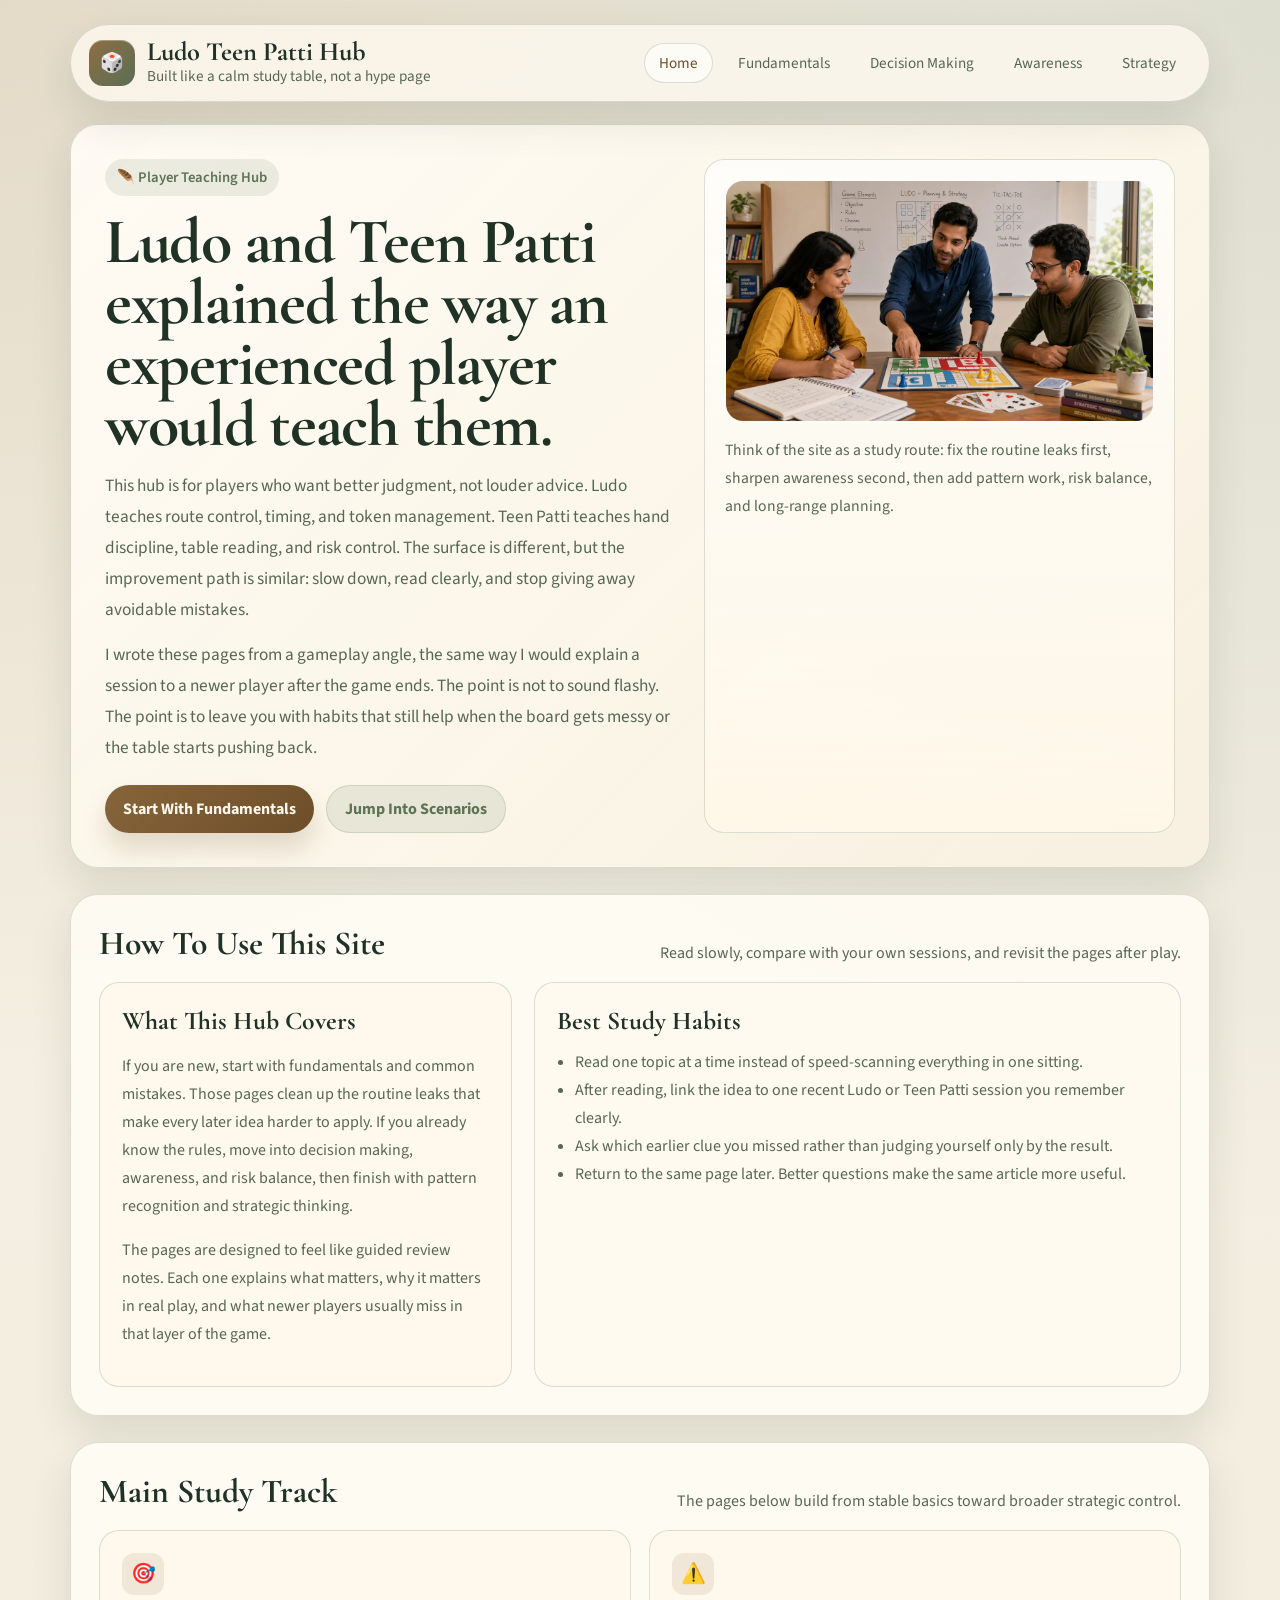
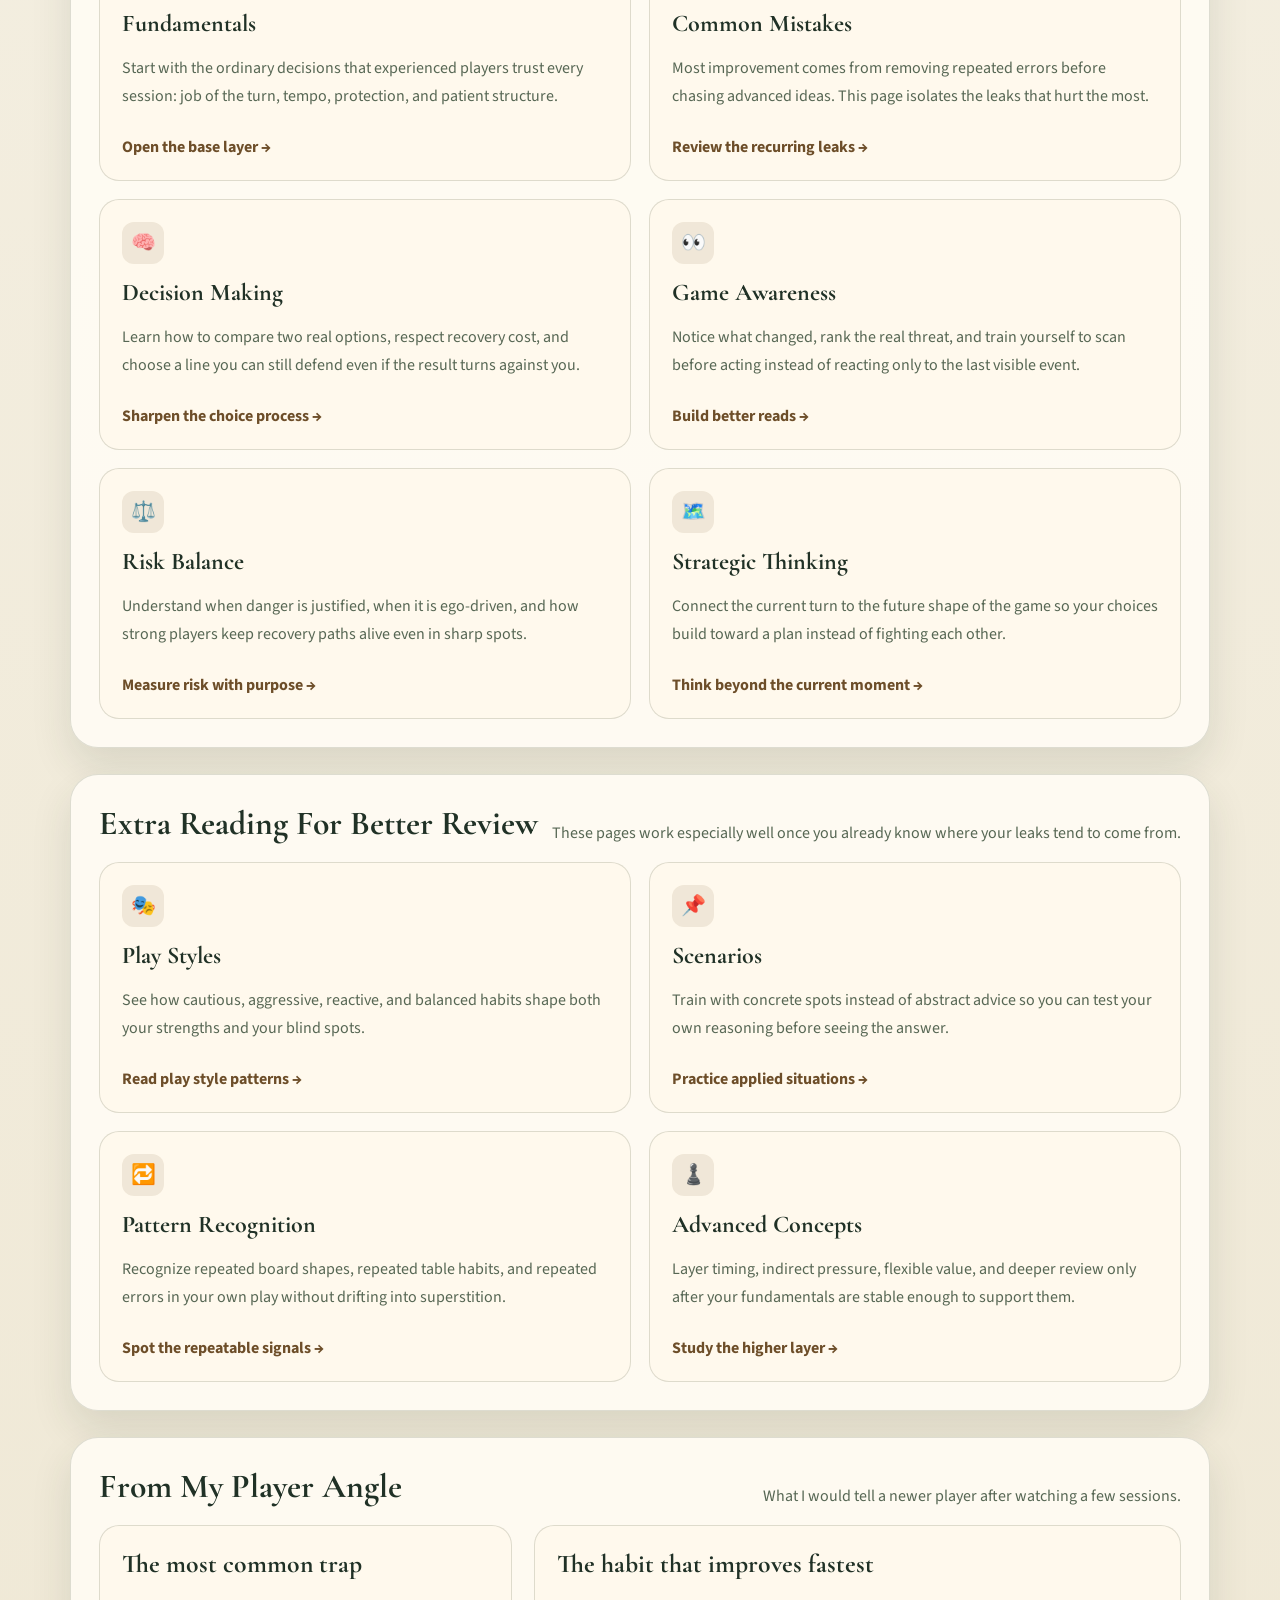
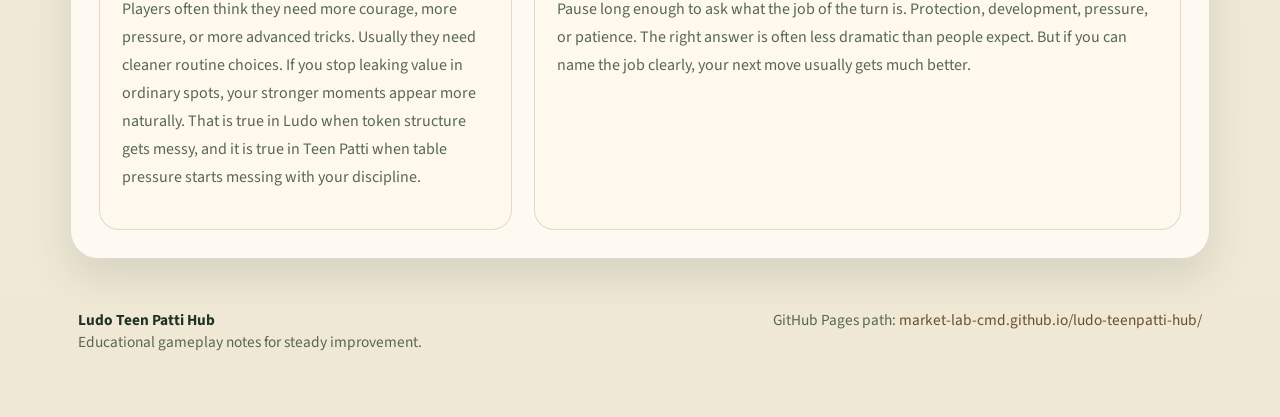
==== index.html @ 5389d196 "feat: 替换PNG图片为WEBP格式并更新相关引用 refactor: 重构HTML页面结构并添加导航高亮功能  docs: 更新sitemap.xml包含所有页面链接  新增多个HTML页面内容" ====
<!DOCTYPE html>
<html lang="en">
<head>
  <meta charset="UTF-8">
  <meta name="viewport" content="width=device-width, initial-scale=1.0">
  <title>Ludo Teen Patti Hub | Practical Gameplay Lessons From a Player's Perspective</title>
  <meta name="description" content="A teaching-first gameplay hub for Ludo and Teen Patti players who want calmer decisions, better awareness, and stronger long-term strategy.">
  <link rel="stylesheet" href="./assets/css/index.css">
</head>
<body>
  <div class="site-shell">
    <header class="site-topbar">
      <div class="brand">
        <div class="brand-mark">🎲</div>
        <div class="brand-copy">
          <strong>Ludo Teen Patti Hub</strong>
          <span>Built like a calm study table, not a hype page</span>
        </div>
      </div>
      <nav class="topbar-links" aria-label="Primary">
        <a href="./index.html" data-page="index.html">Home</a>
        <a href="./fundamentals.html" data-page="fundamentals.html">Fundamentals</a>
        <a href="./decision-making.html" data-page="decision-making.html">Decision Making</a>
        <a href="./game-awareness.html" data-page="game-awareness.html">Awareness</a>
        <a href="./strategic-thinking.html" data-page="strategic-thinking.html">Strategy</a>
      </nav>
    </header>

    <main>
      <section class="hero-panel">
        <div>
          <div class="eyebrow">🪶 Player Teaching Hub</div>
          <h1>Ludo and Teen Patti explained the way an experienced player would teach them.</h1>
          <p>
            This hub is for players who want better judgment, not louder advice. Ludo teaches route control,
            timing, and token management. Teen Patti teaches hand discipline, table reading, and risk control.
            The surface is different, but the improvement path is similar: slow down, read clearly, and stop
            giving away avoidable mistakes.
          </p>
          <p>
            I wrote these pages from a gameplay angle, the same way I would explain a session to a newer player
            after the game ends. The point is not to sound flashy. The point is to leave you with habits that
            still help when the board gets messy or the table starts pushing back.
          </p>
          <div class="hero-actions">
            <a class="button-link primary" href="./fundamentals.html">Start With Fundamentals</a>
            <a class="button-link secondary" href="./scenarios.html">Jump Into Scenarios</a>
          </div>
        </div>
        <aside class="hero-card">
          <img src="./assets/images/overview.webp" alt="Ludo Teen Patti Hub overview illustration with a calm study desk and strategy notes">
          <p>
            Think of the site as a study route: fix the routine leaks first, sharpen awareness second, then
            add pattern work, risk balance, and long-range planning.
          </p>
        </aside>
      </section>

      <section class="section-block">
        <div class="section-heading">
          <h2>How To Use This Site</h2>
          <p>Read slowly, compare with your own sessions, and revisit the pages after play.</p>
        </div>
        <div class="split-layout">
          <article class="summary-card">
            <h3>What This Hub Covers</h3>
            <p>
              If you are new, start with fundamentals and common mistakes. Those pages clean up the routine
              leaks that make every later idea harder to apply. If you already know the rules, move into
              decision making, awareness, and risk balance, then finish with pattern recognition and strategic
              thinking.
            </p>
            <p>
              The pages are designed to feel like guided review notes. Each one explains what matters, why it
              matters in real play, and what newer players usually miss in that layer of the game.
            </p>
          </article>
          <article class="bullet-card">
            <h3>Best Study Habits</h3>
            <ul>
              <li>Read one topic at a time instead of speed-scanning everything in one sitting.</li>
              <li>After reading, link the idea to one recent Ludo or Teen Patti session you remember clearly.</li>
              <li>Ask which earlier clue you missed rather than judging yourself only by the result.</li>
              <li>Return to the same page later. Better questions make the same article more useful.</li>
            </ul>
          </article>
        </div>
      </section>

      <section class="section-block">
        <div class="section-heading">
          <h2>Main Study Track</h2>
          <p>The pages below build from stable basics toward broader strategic control.</p>
        </div>
        <div class="topic-grid">
          <a class="topic-card" href="./fundamentals.html">
            <span class="icon">🎯</span>
            <h3>Fundamentals</h3>
            <p>Start with the ordinary decisions that experienced players trust every session: job of the turn, tempo, protection, and patient structure.</p>
            <strong>Open the base layer →</strong>
          </a>
          <a class="topic-card" href="./common-mistakes.html">
            <span class="icon">⚠️</span>
            <h3>Common Mistakes</h3>
            <p>Most improvement comes from removing repeated errors before chasing advanced ideas. This page isolates the leaks that hurt the most.</p>
            <strong>Review the recurring leaks →</strong>
          </a>
          <a class="topic-card" href="./decision-making.html">
            <span class="icon">🧠</span>
            <h3>Decision Making</h3>
            <p>Learn how to compare two real options, respect recovery cost, and choose a line you can still defend even if the result turns against you.</p>
            <strong>Sharpen the choice process →</strong>
          </a>
          <a class="topic-card" href="./game-awareness.html">
            <span class="icon">👀</span>
            <h3>Game Awareness</h3>
            <p>Notice what changed, rank the real threat, and train yourself to scan before acting instead of reacting only to the last visible event.</p>
            <strong>Build better reads →</strong>
          </a>
          <a class="topic-card" href="./risk-balance.html">
            <span class="icon">⚖️</span>
            <h3>Risk Balance</h3>
            <p>Understand when danger is justified, when it is ego-driven, and how strong players keep recovery paths alive even in sharp spots.</p>
            <strong>Measure risk with purpose →</strong>
          </a>
          <a class="topic-card" href="./strategic-thinking.html">
            <span class="icon">🗺️</span>
            <h3>Strategic Thinking</h3>
            <p>Connect the current turn to the future shape of the game so your choices build toward a plan instead of fighting each other.</p>
            <strong>Think beyond the current moment →</strong>
          </a>
        </div>
      </section>

      <section class="section-block">
        <div class="section-heading">
          <h2>Extra Reading For Better Review</h2>
          <p>These pages work especially well once you already know where your leaks tend to come from.</p>
        </div>
        <div class="reading-grid">
          <a class="reading-card" href="./play-styles.html">
            <span class="icon">🎭</span>
            <h3>Play Styles</h3>
            <p>See how cautious, aggressive, reactive, and balanced habits shape both your strengths and your blind spots.</p>
            <strong>Read play style patterns →</strong>
          </a>
          <a class="reading-card" href="./scenarios.html">
            <span class="icon">📌</span>
            <h3>Scenarios</h3>
            <p>Train with concrete spots instead of abstract advice so you can test your own reasoning before seeing the answer.</p>
            <strong>Practice applied situations →</strong>
          </a>
          <a class="reading-card" href="./pattern-recognition.html">
            <span class="icon">🔁</span>
            <h3>Pattern Recognition</h3>
            <p>Recognize repeated board shapes, repeated table habits, and repeated errors in your own play without drifting into superstition.</p>
            <strong>Spot the repeatable signals →</strong>
          </a>
          <a class="reading-card" href="./advanced-concepts.html">
            <span class="icon">♟️</span>
            <h3>Advanced Concepts</h3>
            <p>Layer timing, indirect pressure, flexible value, and deeper review only after your fundamentals are stable enough to support them.</p>
            <strong>Study the higher layer →</strong>
          </a>
        </div>
      </section>

      <section class="section-block">
        <div class="section-heading">
          <h2>From My Player Angle</h2>
          <p>What I would tell a newer player after watching a few sessions.</p>
        </div>
        <div class="split-layout">
          <article class="summary-card">
            <h3>The most common trap</h3>
            <p>
              Players often think they need more courage, more pressure, or more advanced tricks. Usually they
              need cleaner routine choices. If you stop leaking value in ordinary spots, your stronger moments
              appear more naturally. That is true in Ludo when token structure gets messy, and it is true in
              Teen Patti when table pressure starts messing with your discipline.
            </p>
          </article>
          <article class="summary-card">
            <h3>The habit that improves fastest</h3>
            <p>
              Pause long enough to ask what the job of the turn is. Protection, development, pressure, or
              patience. The right answer is often less dramatic than people expect. But if you can name the job
              clearly, your next move usually gets much better.
            </p>
          </article>
        </div>
      </section>
    </main>

    <footer class="site-footer">
      <div><strong>Ludo Teen Patti Hub</strong><br>Educational gameplay notes for steady improvement.</div>
      <div>GitHub Pages path: <a href="https://market-lab-cmd.github.io/ludo-teenpatti-hub/">market-lab-cmd.github.io/ludo-teenpatti-hub/</a></div>
    </footer>
  </div>
  <script src="./assets/js/index.js"></script>
</body>
</html>
---- assets/css/index.css ----
@import url("https://fonts.googleapis.com/css2?family=Cormorant+Garamond:wght@500;600;700&family=Source+Sans+3:wght@400;500;600;700&display=swap");

:root {
  --bg: #f3efe3;
  --bg-soft: #fbf8ef;
  --paper: rgba(255, 252, 244, 0.9);
  --card: rgba(255, 249, 236, 0.92);
  --line: rgba(73, 87, 64, 0.18);
  --line-strong: rgba(73, 87, 64, 0.32);
  --text: #203126;
  --muted: #576754;
  --accent: #87653b;
  --accent-strong: #6d4e29;
  --green: #5d7355;
  --shadow: 0 18px 40px rgba(45, 57, 38, 0.12);
  --radius-lg: 28px;
  --radius-md: 20px;
  --radius-sm: 14px;
  --content-width: 1140px;
}

* {
  box-sizing: border-box;
}

html {
  scroll-behavior: smooth;
}

body {
  margin: 0;
  font-family: "Source Sans 3", "Segoe UI", sans-serif;
  color: var(--text);
  background:
    radial-gradient(circle at top left, rgba(152, 121, 71, 0.2), transparent 28%),
    radial-gradient(circle at top right, rgba(93, 115, 85, 0.16), transparent 32%),
    linear-gradient(180deg, #f6f2e7 0%, #efe8d5 100%);
  min-height: 100vh;
}

body::before {
  content: "";
  position: fixed;
  inset: 0;
  background-image:
    linear-gradient(rgba(255, 255, 255, 0.08) 1px, transparent 1px),
    linear-gradient(90deg, rgba(255, 255, 255, 0.08) 1px, transparent 1px);
  background-size: 28px 28px;
  mask-image: linear-gradient(180deg, rgba(0, 0, 0, 0.38), transparent 90%);
  pointer-events: none;
}

a {
  color: var(--accent-strong);
  text-decoration: none;
}

a:hover {
  color: var(--green);
}

img {
  display: block;
  max-width: 100%;
}

.site-shell {
  position: relative;
  z-index: 1;
  width: min(calc(100% - 32px), var(--content-width));
  margin: 0 auto;
  padding: 24px 0 56px;
}

.site-topbar {
  display: flex;
  justify-content: space-between;
  align-items: center;
  gap: 16px;
  padding: 14px 18px;
  background: rgba(255, 250, 241, 0.76);
  border: 1px solid var(--line);
  border-radius: 999px;
  box-shadow: var(--shadow);
  backdrop-filter: blur(12px);
  position: sticky;
  top: 16px;
  z-index: 20;
}

.brand {
  display: flex;
  align-items: center;
  gap: 12px;
}

.brand-mark {
  width: 46px;
  height: 46px;
  border-radius: 14px;
  display: grid;
  place-items: center;
  font-size: 1.2rem;
  background: linear-gradient(135deg, #8f6d44, #596f53);
  color: #fffdf7;
  box-shadow: inset 0 1px 0 rgba(255, 255, 255, 0.3);
}

.brand-copy strong {
  display: block;
  font-family: "Cormorant Garamond", Georgia, serif;
  font-size: 1.65rem;
  line-height: 1;
}

.brand-copy span {
  color: var(--muted);
  font-size: 0.95rem;
}

.topbar-links {
  display: flex;
  flex-wrap: wrap;
  gap: 10px;
}

.topbar-links a {
  padding: 8px 14px;
  border-radius: 999px;
  border: 1px solid transparent;
  font-size: 0.95rem;
  color: var(--muted);
}

.topbar-links a:hover,
.topbar-links a.active {
  color: var(--accent-strong);
  border-color: var(--line);
  background: rgba(255, 255, 255, 0.55);
}

.hero-panel {
  margin-top: 22px;
  display: grid;
  grid-template-columns: 1.1fr 0.9fr;
  gap: 24px;
  padding: 34px;
  border-radius: var(--radius-lg);
  background:
    linear-gradient(135deg, rgba(255, 251, 243, 0.94), rgba(247, 240, 222, 0.9)),
    var(--paper);
  border: 1px solid var(--line);
  box-shadow: var(--shadow);
}

.eyebrow {
  display: inline-flex;
  align-items: center;
  gap: 8px;
  margin-bottom: 16px;
  padding: 8px 12px;
  border-radius: 999px;
  background: rgba(93, 115, 85, 0.12);
  color: var(--green);
  font-size: 0.92rem;
  font-weight: 600;
}

.hero-panel h1,
.page-title {
  margin: 0 0 14px;
  font-family: "Cormorant Garamond", Georgia, serif;
  font-size: clamp(2.8rem, 5vw, 4.8rem);
  line-height: 0.95;
  letter-spacing: -0.02em;
}

.hero-panel p,
.lede,
.body-copy p,
.article-content p {
  margin: 0 0 14px;
  color: var(--muted);
  font-size: 1.08rem;
  line-height: 1.8;
}

.hero-actions {
  display: flex;
  flex-wrap: wrap;
  gap: 12px;
  margin-top: 22px;
}

.button-link {
  display: inline-flex;
  align-items: center;
  gap: 8px;
  padding: 12px 18px;
  border-radius: 999px;
  font-weight: 700;
  transition: transform 0.18s ease, box-shadow 0.18s ease;
}

.button-link.primary {
  color: #fff8ee;
  background: linear-gradient(135deg, var(--accent), var(--accent-strong));
  box-shadow: 0 16px 24px rgba(109, 78, 41, 0.18);
}

.button-link.secondary {
  color: var(--green);
  background: rgba(93, 115, 85, 0.12);
  border: 1px solid rgba(93, 115, 85, 0.18);
}

.button-link:hover {
  transform: translateY(-1px);
}

.hero-card {
  padding: 20px;
  border-radius: var(--radius-md);
  background: linear-gradient(180deg, rgba(255, 255, 255, 0.7), rgba(255, 248, 233, 0.9));
  border: 1px solid var(--line);
}

.hero-card img,
.article-cover img {
  width: 100%;
  border-radius: 18px;
  aspect-ratio: 16 / 9;
  object-fit: cover;
  border: 1px solid rgba(255, 255, 255, 0.5);
}

.hero-card p {
  margin-top: 14px;
  font-size: 0.98rem;
}

.section-block {
  margin-top: 26px;
  padding: 28px;
  border-radius: var(--radius-lg);
  background: var(--paper);
  border: 1px solid var(--line);
  box-shadow: var(--shadow);
}

.section-heading {
  display: flex;
  justify-content: space-between;
  align-items: end;
  gap: 12px;
  margin-bottom: 18px;
}

.section-heading h2 {
  margin: 0;
  font-family: "Cormorant Garamond", Georgia, serif;
  font-size: 2.1rem;
}

.section-heading p {
  margin: 0;
  color: var(--muted);
}

.topic-grid,
.reading-grid,
.related-grid {
  display: grid;
  grid-template-columns: repeat(2, minmax(0, 1fr));
  gap: 18px;
}

.topic-card,
.reading-card,
.related-card,
.summary-card {
  display: block;
  padding: 22px;
  border-radius: var(--radius-md);
  background: var(--card);
  border: 1px solid var(--line);
  transition: transform 0.2s ease, border-color 0.2s ease, box-shadow 0.2s ease;
}

.topic-card:hover,
.reading-card:hover,
.related-card:hover {
  transform: translateY(-3px);
  border-color: var(--line-strong);
  box-shadow: 0 16px 24px rgba(45, 57, 38, 0.08);
}

.topic-card .icon,
.reading-card .icon,
.related-card .icon {
  display: inline-grid;
  place-items: center;
  width: 42px;
  height: 42px;
  margin-bottom: 14px;
  border-radius: 12px;
  background: rgba(135, 101, 59, 0.12);
  color: var(--accent);
  font-size: 1.25rem;
}

.topic-card h3,
.reading-card h3,
.related-card h3,
.article-content h2,
.article-content h3,
.article-content h4 {
  margin: 0 0 10px;
  color: var(--text);
}

.topic-card h3,
.reading-card h3,
.related-card h3,
.article-content h2,
.article-content h3,
.article-content h4 {
  font-family: "Cormorant Garamond", Georgia, serif;
}

.topic-card h3,
.reading-card h3,
.related-card h3 {
  font-size: 1.5rem;
}

.topic-card p,
.reading-card p,
.related-card p,
.summary-card p,
.bullet-card li,
.article-content li,
.keyword-list li {
  color: var(--muted);
  line-height: 1.75;
}

.topic-card strong,
.reading-card strong,
.related-card strong {
  display: inline-flex;
  align-items: center;
  gap: 8px;
  margin-top: 10px;
  color: var(--accent-strong);
}

.split-layout {
  display: grid;
  grid-template-columns: 0.78fr 1.22fr;
  gap: 22px;
}

.summary-card h3,
.bullet-card h3,
.article-content blockquote {
  font-family: "Cormorant Garamond", Georgia, serif;
}

.summary-card h3,
.bullet-card h3 {
  margin: 0 0 12px;
  font-size: 1.6rem;
}

.bullet-card {
  padding: 22px;
  border-radius: var(--radius-md);
  background: rgba(255, 250, 240, 0.88);
  border: 1px solid var(--line);
}

.bullet-card ul,
.article-content ul,
.keyword-list {
  margin: 0;
  padding-left: 18px;
}

.article-shell {
  margin-top: 22px;
  display: grid;
  grid-template-columns: minmax(0, 1fr);
  gap: 22px;
}

.article-header,
.article-content,
.article-sidecard {
  padding: 28px;
  border-radius: var(--radius-lg);
  background: var(--paper);
  border: 1px solid var(--line);
  box-shadow: var(--shadow);
}

.page-kicker {
  display: inline-flex;
  align-items: center;
  gap: 8px;
  margin-bottom: 12px;
  font-weight: 700;
  color: var(--accent);
  letter-spacing: 0.04em;
  text-transform: uppercase;
  font-size: 0.83rem;
}

.title-meta {
  display: flex;
  flex-wrap: wrap;
  gap: 10px;
  margin-top: 20px;
}

.title-meta span {
  padding: 8px 12px;
  border-radius: 999px;
  background: rgba(93, 115, 85, 0.12);
  color: var(--green);
  font-size: 0.92rem;
  font-weight: 600;
}

.article-layout {
  display: grid;
  grid-template-columns: minmax(0, 0.72fr) minmax(280px, 0.28fr);
  gap: 22px;
}

.article-cover {
  margin: 22px 0 0;
}

.article-content h2 {
  font-size: 2rem;
  margin-top: 24px;
}

.article-content h3 {
  font-size: 1.7rem;
  margin-top: 24px;
}

.article-content h4 {
  font-size: 1.35rem;
  margin-top: 22px;
}

.article-content hr {
  border: 0;
  height: 1px;
  background: linear-gradient(90deg, transparent, var(--line-strong), transparent);
  margin: 28px 0;
}

.article-content blockquote {
  margin: 20px 0;
  padding: 16px 18px;
  border-left: 4px solid rgba(135, 101, 59, 0.36);
  background: rgba(135, 101, 59, 0.08);
  border-radius: 0 16px 16px 0;
  color: var(--text);
  font-size: 1.2rem;
}

.article-sidecard h3 {
  margin: 0 0 14px;
  font-family: "Cormorant Garamond", Georgia, serif;
  font-size: 1.7rem;
}

.side-nav {
  display: grid;
  gap: 10px;
}

.side-nav a {
  padding: 12px 14px;
  border-radius: 14px;
  color: var(--muted);
  background: rgba(255, 255, 255, 0.5);
  border: 1px solid transparent;
}

.side-nav a:hover,
.side-nav a.active {
  border-color: var(--line);
  background: rgba(255, 255, 255, 0.82);
  color: var(--accent-strong);
}

.keyword-list {
  list-style: disc;
}

.site-footer {
  margin-top: 28px;
  display: flex;
  justify-content: space-between;
  gap: 16px;
  padding: 22px 8px 8px;
  color: var(--muted);
  font-size: 0.96rem;
}

.site-footer strong {
  color: var(--text);
}

@media (max-width: 980px) {
  .site-topbar,
  .hero-panel,
  .split-layout,
  .article-layout,
  .site-footer {
    grid-template-columns: 1fr;
    flex-direction: column;
  }

  .site-topbar {
    border-radius: 26px;
    align-items: stretch;
  }

  .hero-panel,
  .section-block,
  .article-header,
  .article-content,
  .article-sidecard {
    padding: 24px;
  }

  .topic-grid,
  .reading-grid,
  .related-grid {
    grid-template-columns: 1fr;
  }
}

@media (max-width: 640px) {
  .site-shell {
    width: min(calc(100% - 18px), var(--content-width));
    padding-top: 14px;
  }

  .hero-panel h1,
  .page-title {
    font-size: 2.45rem;
  }

  .brand-copy strong {
    font-size: 1.42rem;
  }

  .topbar-links {
    gap: 8px;
  }

  .topbar-links a,
  .button-link {
    width: 100%;
    justify-content: center;
  }
}
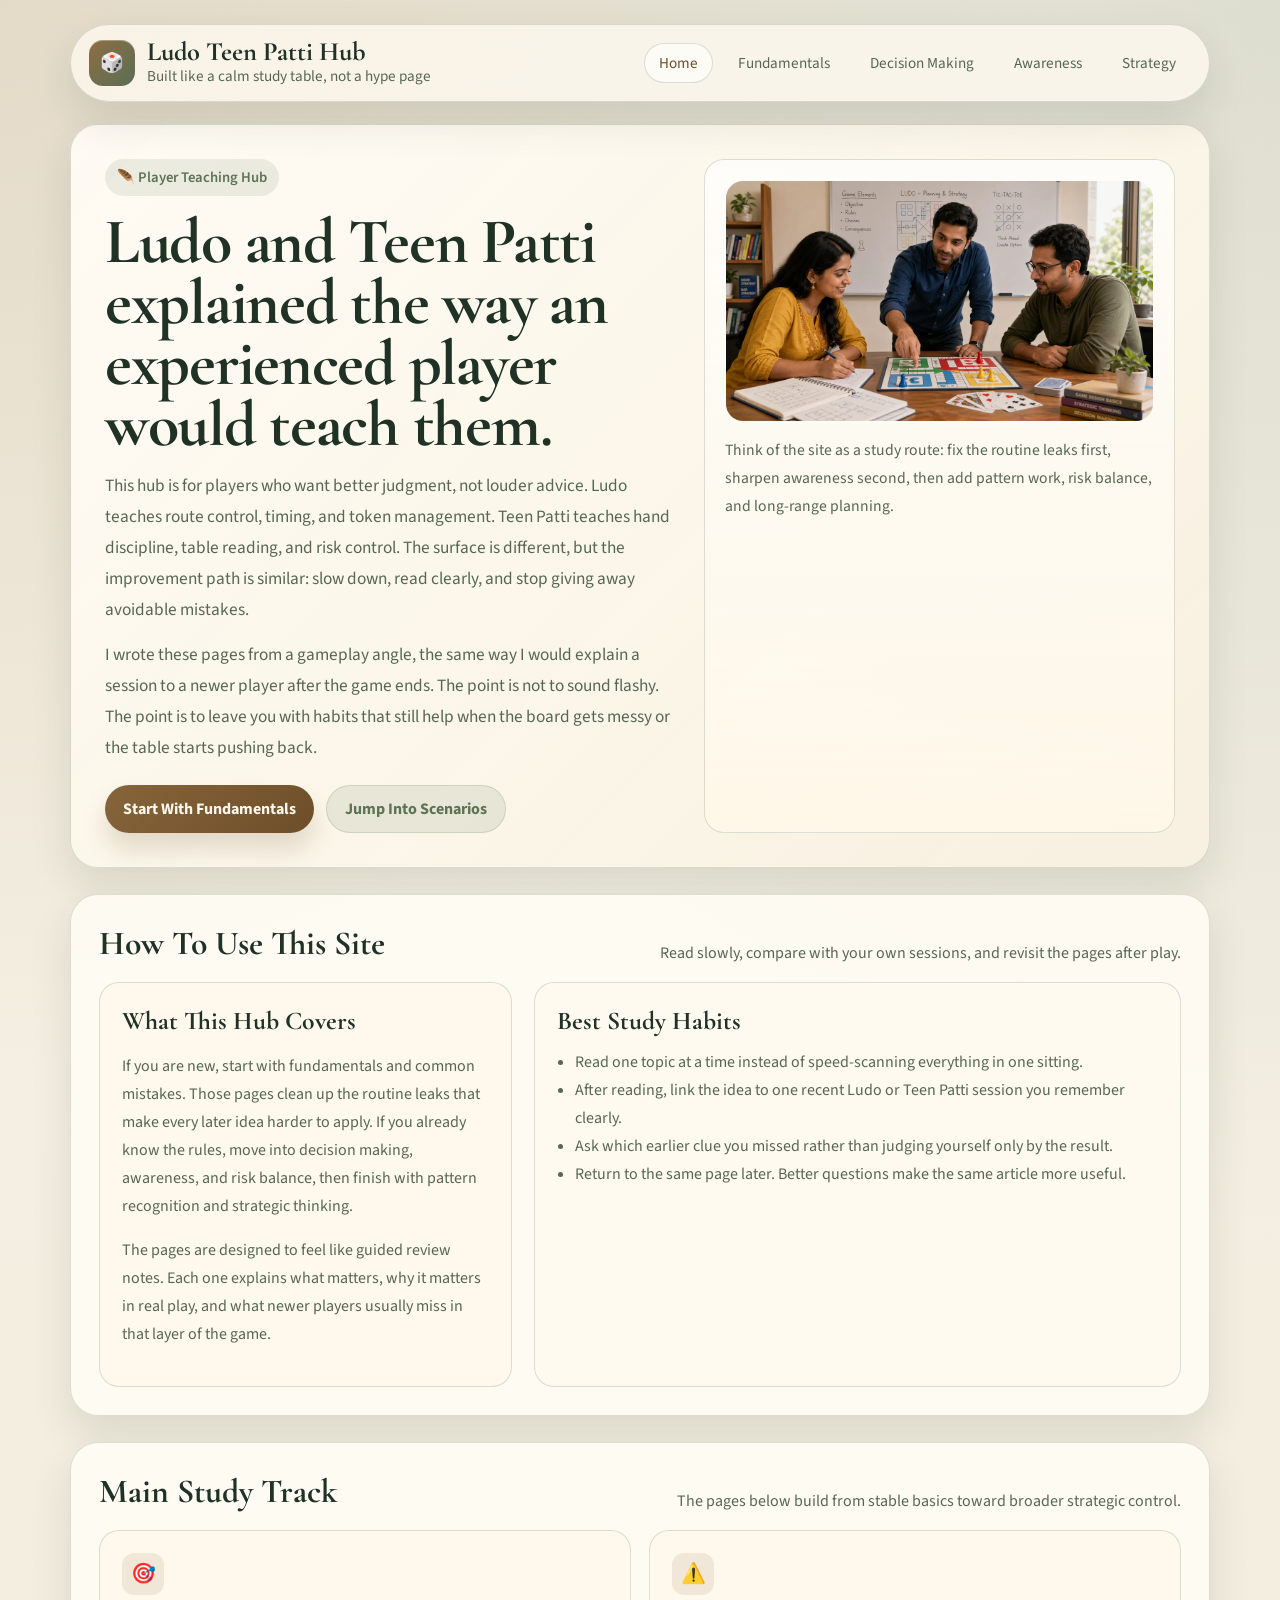
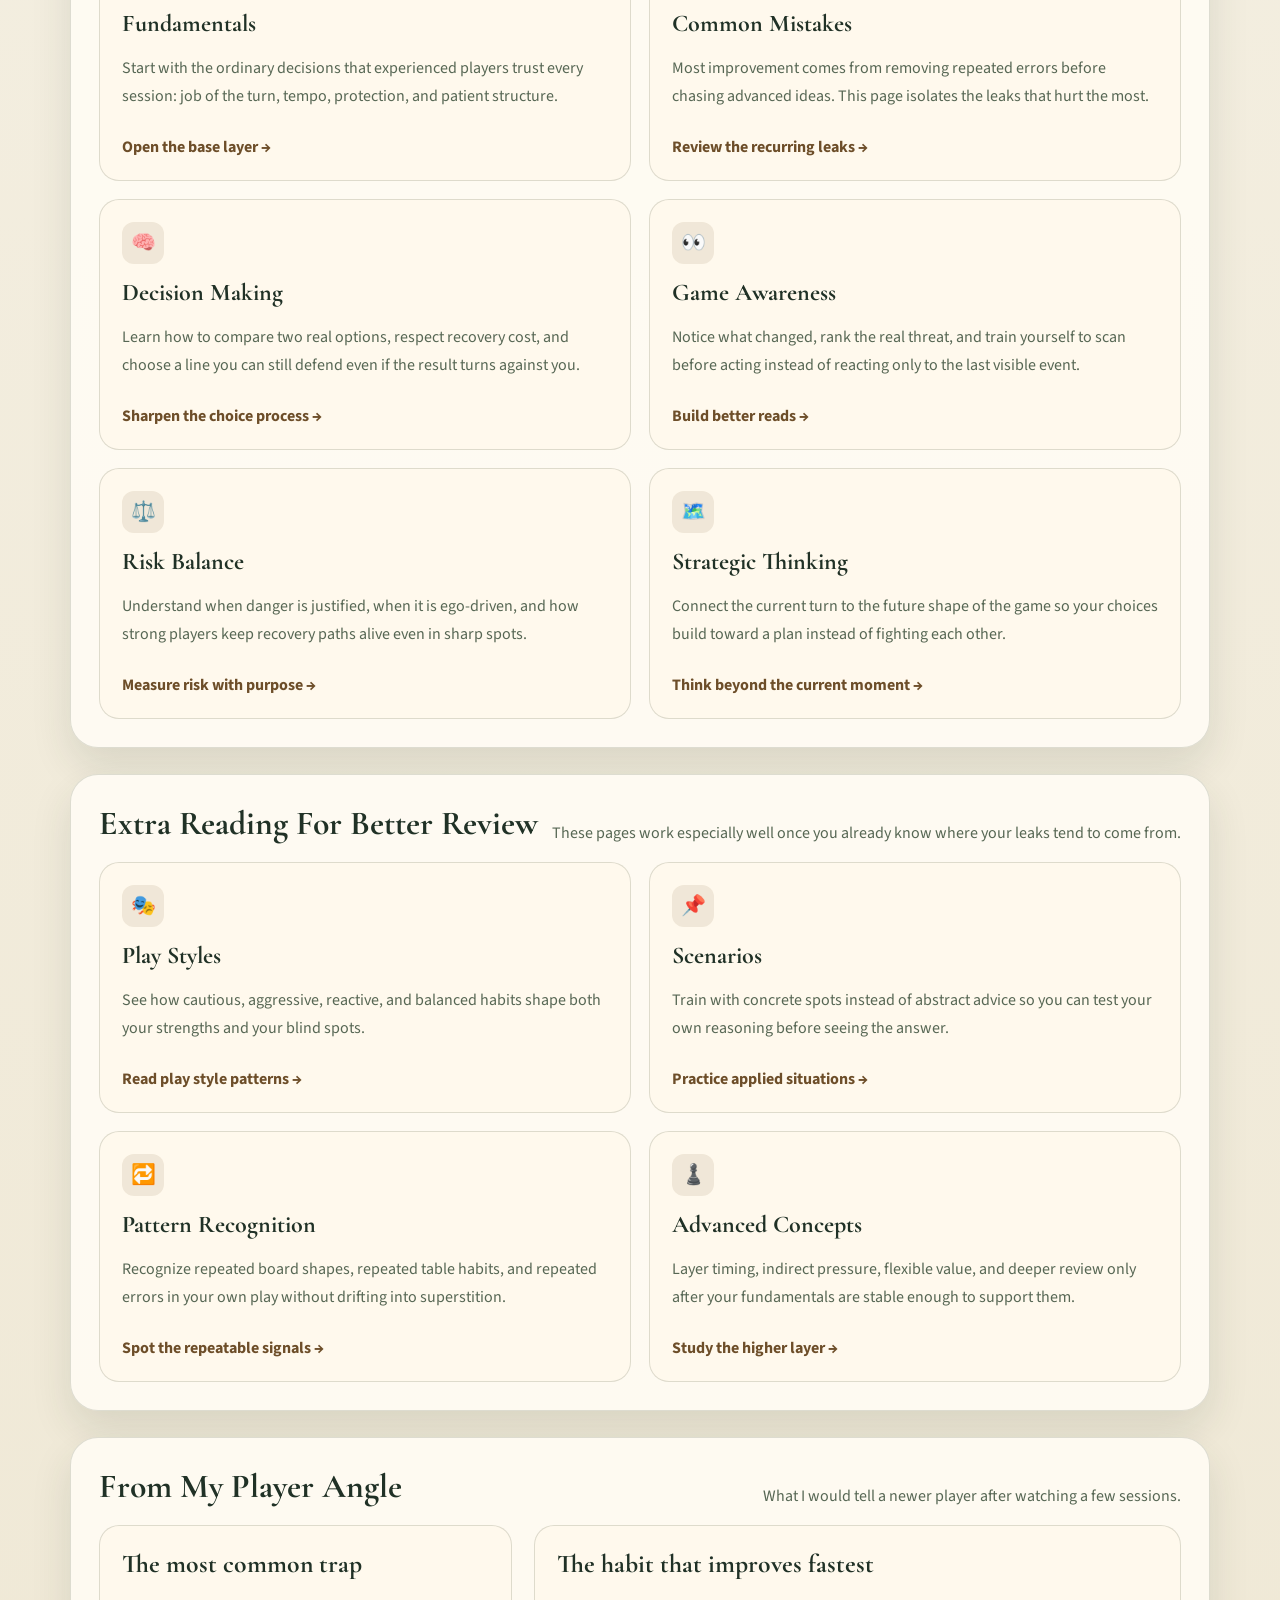
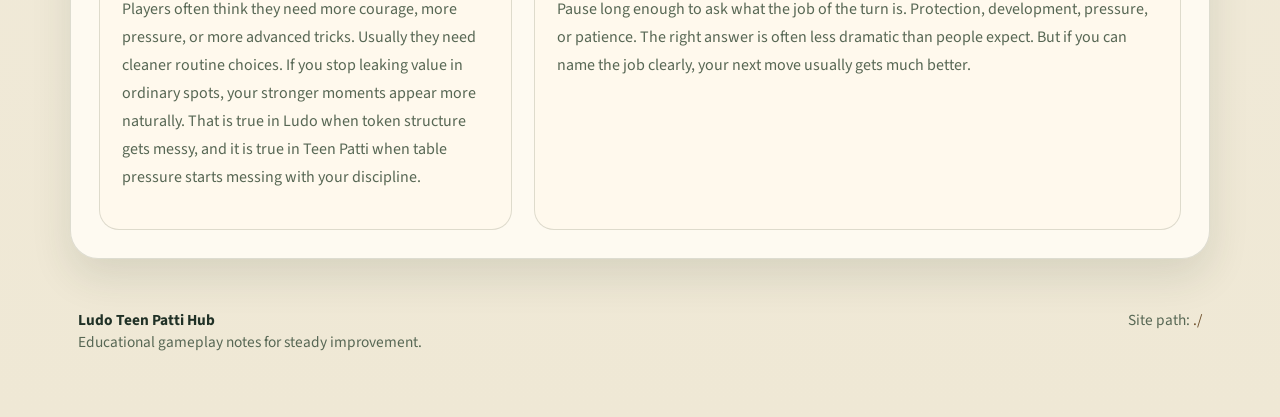
==== commit 68d14aaa: "docs: 更新全站的绝对URL为相对路径 将所有页面的canonical、og:url以及图片链接等从完整的GitHub Pages域名地址替换为本地相对路径，适配本地部署和路径变更" ====
--- a/index.html
+++ b/index.html
@@ -194,7 +194,7 @@
 
     <footer class="site-footer">
       <div><strong>Ludo Teen Patti Hub</strong><br>Educational gameplay notes for steady improvement.</div>
-      <div>GitHub Pages path: <a href="https://market-lab-cmd.github.io/ludo-teenpatti-hub/">market-lab-cmd.github.io/ludo-teenpatti-hub/</a></div>
+      <div>Site path: <a href="./">./</a></div>
     </footer>
   </div>
   <script src="./assets/js/index.js"></script>
